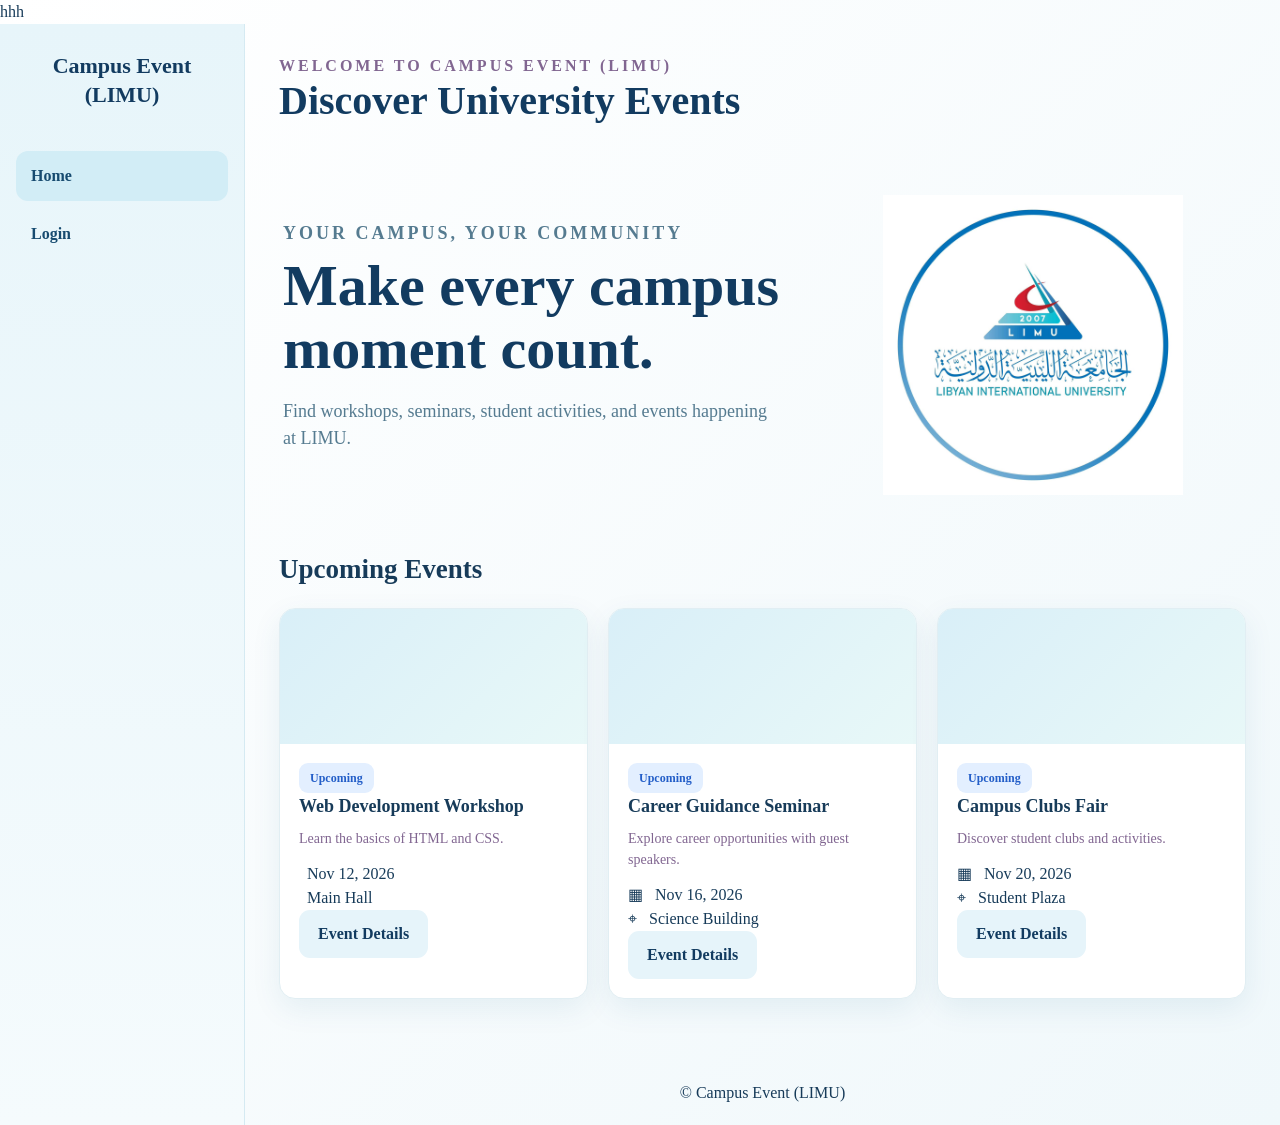
==== index.html @ 13655af8 "commit22" ====
<!DOCTYPE html>

<head>
    <title>Home | CampusEvent (LIMU)</title>

    <link rel="stylesheet" href="style.css">
</head>

hhh

<body>

    <div class="layout">
        <!-- Sidebar -->
        <aside class="sidebar">

            <div class="brand">
                
                Campus Event<br>
                (LIMU)

            </div>

            <nav class="nav">
                <a class="active" href="index.html">
            
                    Home
                </a>

                <a href="loginpage.html">
                
                    Login
                </a>
            </nav>

            

        </aside>


        <main class="main">

            <div class="content">
                <!-- Page Heading -->
                <div class="page-heading">
                    <div>
                        <p class="eyebrow">
                            WELCOME TO CAMPUS EVENT (LIMU)
                        </p>

                        <h1>
                            Discover University Events
                        </h1>

                    </div>
                </div>


                <section class="hero">

                    <div>

                        <p class="eyebrow">
                            YOUR CAMPUS, YOUR COMMUNITY
                        </p>

                        <h1>
                            Make every campus moment count.
                        </h1>

                        <p>
                            Find workshops, seminars, student activities,
                            and events happening at LIMU.
                        </p>
                    </div>

                    <div>
                        <img src="images/44.jpeg" class="hero-image">
                    </div>

                </section>


                <div class="section-title" id="upcoming-events">
                    <h2>Upcoming Events</h2>
                </div>


                <div class="event-grid">

                    <!-- Event 1 -->
                    <article class="card event-card">

                        <div class="event-art">
                        </div>

                        <div class="event-body">

                            <span class="badge participant">
                                Upcoming
                            </span>

                            <h3>
                                Web Development Workshop
                            </h3>

                            <p>
                                Learn the basics of HTML and CSS.
                            </p>

                            <div class="meta">
                             &nbsp; Nov 12, 2026
                            </div>

                            <div class="meta">
                             &nbsp; Main Hall
                            </div>

                            <a class="btn btn-light" href="#upcoming-events">
                                Event Details
                            </a>

                        </div>

                    </article>


                    <article class="card event-card">

                        <div class="event-art">
                        </div>

                        <div class="event-body">

                            <span class="badge participant">
                                Upcoming
                            </span>

                            <h3>
                                Career Guidance Seminar
                            </h3>

                            <p>
                                Explore career opportunities with guest speakers.
                            </p>

                            <div class="meta">
                                ▦ &nbsp; Nov 16, 2026
                            </div>

                            <div class="meta">
                                ⌖ &nbsp; Science Building
                            </div>

                            <a class="btn btn-light" href="#upcoming-events">
                                Event Details
                            </a>

                        </div>

                    </article>


                    <article class="card event-card">

                        <div class="event-art">
                            
                        </div>

                        <div class="event-body">

                            <span class="badge participant">
                                Upcoming
                            </span>

                            <h3>
                                Campus Clubs Fair
                            </h3>

                            <p>
                                Discover student clubs and activities.
                            </p>

                            <div class="meta">
                                ▦ &nbsp; Nov 20, 2026
                            </div>

                            <div class="meta">
                                ⌖ &nbsp; Student Plaza
                            </div>

                            <a class="btn btn-light" href="#upcoming-events">
                                Event Details
                            </a>

                        </div>

                    </article>

                </div>

                </section>
            </div>


            <footer class="footer">
                © Campus Event (LIMU) 
            </footer>

        </main>

    </div>

</body>

</html>
---- style.css ----
/* 1. University Color Palette */
:root {
    --purple: #0877b9;
    --purple-dark: #123b60;
    --purple-light: #e6f4fa;
    --lavender: #f3fafc;
    
    --text: #173b59;
    --muted: #816691;
    --border: #d8eaf1;
    --white: #ffffff;

    --green: #dff6e9;
    --green-text: #187348;

    --yellow: #fff1d1;
    --yellow-text: #9a6500;

    --red: #ffe4eb;
    --red-text: #c62e49;

    --blue: #e3efff;
    --blue-text: #235ec8;

    --shadow: 0 10px 30px rgba(12, 91, 130, 0.08);
}


/* 2. General Styles */
* {
    box-sizing: border-box;
}

body {
    min-height: 100vh;
    margin: 0;
    display: flex;
    flex-direction: column;

    font-family: inherit;
    color: var(--text);
    background: linear-gradient(135deg, #ffffff, #f0f8fb);
    line-height: 1.5;
}

a {
    color: inherit;
    text-decoration: none;
}

button,
input,
select,
textarea {
    font: inherit;
}


/* 3. Main Layout */
.layout {
    display: flex;
    flex: 1;
    min-height: 100vh;
}

.main {
    flex: 1;
    min-width: 0;
}

.content {
    width: 100%;
    max-width: 1500px;
    margin: 0 auto;
    padding: 30px 34px 42px;
}


/* 4. Sidebar and Navigation */
.sidebar {
    width: 245px;
    flex-shrink: 0;
    display: flex;
    flex-direction: column;

    padding: 28px 16px;
    background: linear-gradient(180deg, #e7f5fa, #f5fbfd);
    border-right: 1px solid #d5eaf2;
}

.brand {
    margin: 0 0 42px;
    color: var(--purple-dark);
    font-size: 22px;
    font-weight: 800;
    line-height: 1.3;
    text-align: center;
}

.brand-icon {
    display: block;
    margin-bottom: 8px;
    color: var(--purple);
    font-size: 35px;
}

.nav {
    display: grid;
    gap: 8px;
}

.nav a {
    display: flex;
    align-items: center;
    gap: 12px;

    padding: 13px 15px;
    border-radius: 12px;

    color: #174b70;
    font-weight: 600;
}

.nav a:hover,
.nav a.active {
    background: #d2edf6;
}


/* 5. Top Bar and Admin Profile */
.topbar {
    height: 78px;
    display: flex;
    align-items: center;
    justify-content: flex-end;
    gap: 18px;

    padding: 16px 34px;
    border-bottom: 1px solid #dcecf2;
    background: #ffffff8c;
}

.top-search {
    width: 100%;
    max-width: 390px;
    padding: 12px 16px;

    border: 1px solid var(--border);
    border-radius: 13px;
    background: var(--white);
    color: var(--muted);
}

.admin-pill {
    display: flex;
    align-items: center;
    gap: 10px;
    font-weight: 700;
}

.avatar {
    width: 40px;
    height: 40px;
    display: inline-grid;
    place-items: center;

    border-radius: 50%;
    background: #168bb9;
    color: var(--white);
    font-weight: 700;
}


/* 6. Page Headings */
.eyebrow {
    margin: 0 0 7px;
    color: #168bb9;
    font-size: 12px;
    font-weight: 800;
    letter-spacing: 3px;
    text-transform: uppercase;
}

.page-heading {
    display: flex;
    align-items: center;
    justify-content: space-between;
    gap: 18px;
    margin-bottom: 25px;
}

.page-heading h1 {
    margin: 0 0 8px;
    color: var(--purple-dark);
    font-size: 40px;
    line-height: 1.15;
}

.page-heading p {
    margin: 0;
    color: var(--muted);
    font-size: 16px;
}

.section-title {
    display: flex;
    align-items: center;
    justify-content: space-between;
    margin: 12px 0 18px;
}

.section-title h2 {
    margin: 0;
    font-size: 27px;
}


/* 7. Buttons */
.btn {
    display: inline-block;
    padding: 12px 19px;

    border: 0;
    border-radius: 11px;
    background: var(--purple);
    color: var(--white);

    font-weight: 700;
    text-align: center;
    cursor: pointer;
}

.btn:hover {
    background: #075f94;
}

.btn-light {
    background: var(--purple-light);
    color: var(--purple-dark);
}


/* 8. Cards */
.card {
    margin-bottom: 20px;
    padding: 20px;

    border: 1px solid #e1eef3;
    border-radius: 16px;
    background: var(--white);
    box-shadow: var(--shadow);
}


/* 9. Toolbar, Fields and Filters */
.toolbar {
    display: flex;
    align-items: center;
    flex-wrap: wrap;
    gap: 12px;
    margin-bottom: 18px;
}

.field {
    width: 100%;
    padding: 12px 14px;

    border: 1px solid #d2e5ed;
    border-radius: 10px;
    outline: none;

    background: var(--white);
    color: var(--text);
}

.field:focus {
    border-color: #168bb9;
}

.search-field {
    max-width: 370px;
}

.filter {
    min-width: 150px;
}


/* 10. Tables */
.table-wrap {
    overflow-x: auto;
}

table {
    width: 100%;
    min-width: 720px;
    border-collapse: collapse;
}

th,
td {
    padding: 15px 12px;
    border-bottom: 1px solid #e5eff3;
    text-align: left;
    vertical-align: middle;
}

th {
    background: var(--lavender);
    color: #174b70;
    font-size: 13px;
}

td {
    font-size: 14px;
}

tr:last-child td {
    border-bottom: 0;
}

.event-name {
    color: var(--purple-dark);
    font-weight: 700;
}


/* 11. Status Badges */
.badge {
    display: inline-block;
    padding: 6px 11px;

    border-radius: 9px;
    font-size: 12px;
    font-weight: 700;
    white-space: nowrap;
}

.published,
.active-status {
    background: var(--green);
    color: var(--green-text);
}

.draft,
.pending {
    background: var(--yellow);
    color: var(--yellow-text);
}

.inactive,
.cancelled {
    background: var(--red);
    color: var(--red-text);
}

.participant {
    background: var(--blue);
    color: var(--blue-text);
}

.admin-role {
    background: #e2f2f8;
    color: var(--purple);
}


/* 12. Event Cards */
.event-grid {
    display: grid;
    grid-template-columns: repeat(3, minmax(0, 1fr));
    gap: 20px;
}

.event-card {
    overflow: hidden;
    padding: 0;
}

.event-art {
    height: 135px;
    display: grid;
    place-items: center;

    background: linear-gradient(135deg, #d9eff8, #e8f8f8);
    font-size: 48px;
}

.event-body {
    padding: 19px;
}

.event-body h3 {
    margin: 0 0 8px;
    font-size: 18px;
}

.event-body p {
    margin: 0 0 13px;
    color: var(--muted);
    font-size: 14px;
}




/* 13. Home Page Hero */
.hero {
    display: grid;
    grid-template-columns: 1.1fr 0.9fr;
    align-items: center;
    gap: 30px;
    padding: 38px 4px 42px;
}

.hero h1 {
    margin: 8px 0 18px;
    color: var(--purple-dark);
    font-size: 58px;
    line-height: 1.07;
}

.hero p {
    max-width: 500px;
    color: #557b90;
    font-size: 18px;
}

.hero-art {
    min-height: 300px;
    display: grid;
    place-items: center;

    border-radius: 45% 18px 18px 45%;
    background: linear-gradient(145deg, #d8edf8, #e4f6f5);
    font-size: 110px;
}

.hero-image {
    display: block;
    width: 100%;
    max-width: 400px;
    height: 300px;
    margin: 0 auto;
    object-fit: contain;
}


/* 14. Login Page */
.login-wrap {
    max-width: 520px;
    margin: 30px auto;
}


/* 15. Home Page Announcements */
.home-announcements {
    margin-top: 34px;
}

.announcement-grid {
    display: grid;
    grid-template-columns: repeat(3, minmax(0, 1fr));
    gap: 18px;
}

.announcement-card h3 {
    margin: 14px 0 8px;
    font-size: 17px;
}

.announcement-card p {
    margin: 0 0 12px;
    color: var(--muted);
    font-size: 14px;
}


/* 16. Volunteer Actions */
.accept-btn {
    background: var(--green);
    color: var(--green-text);
}

.reject-btn {
    background: var(--red);
    color: var(--red-text);
}


/* 17. Footer */
footer {
    width: 100%;
    margin-top: auto;
    padding: 20px 10px;
    text-align: center;
}
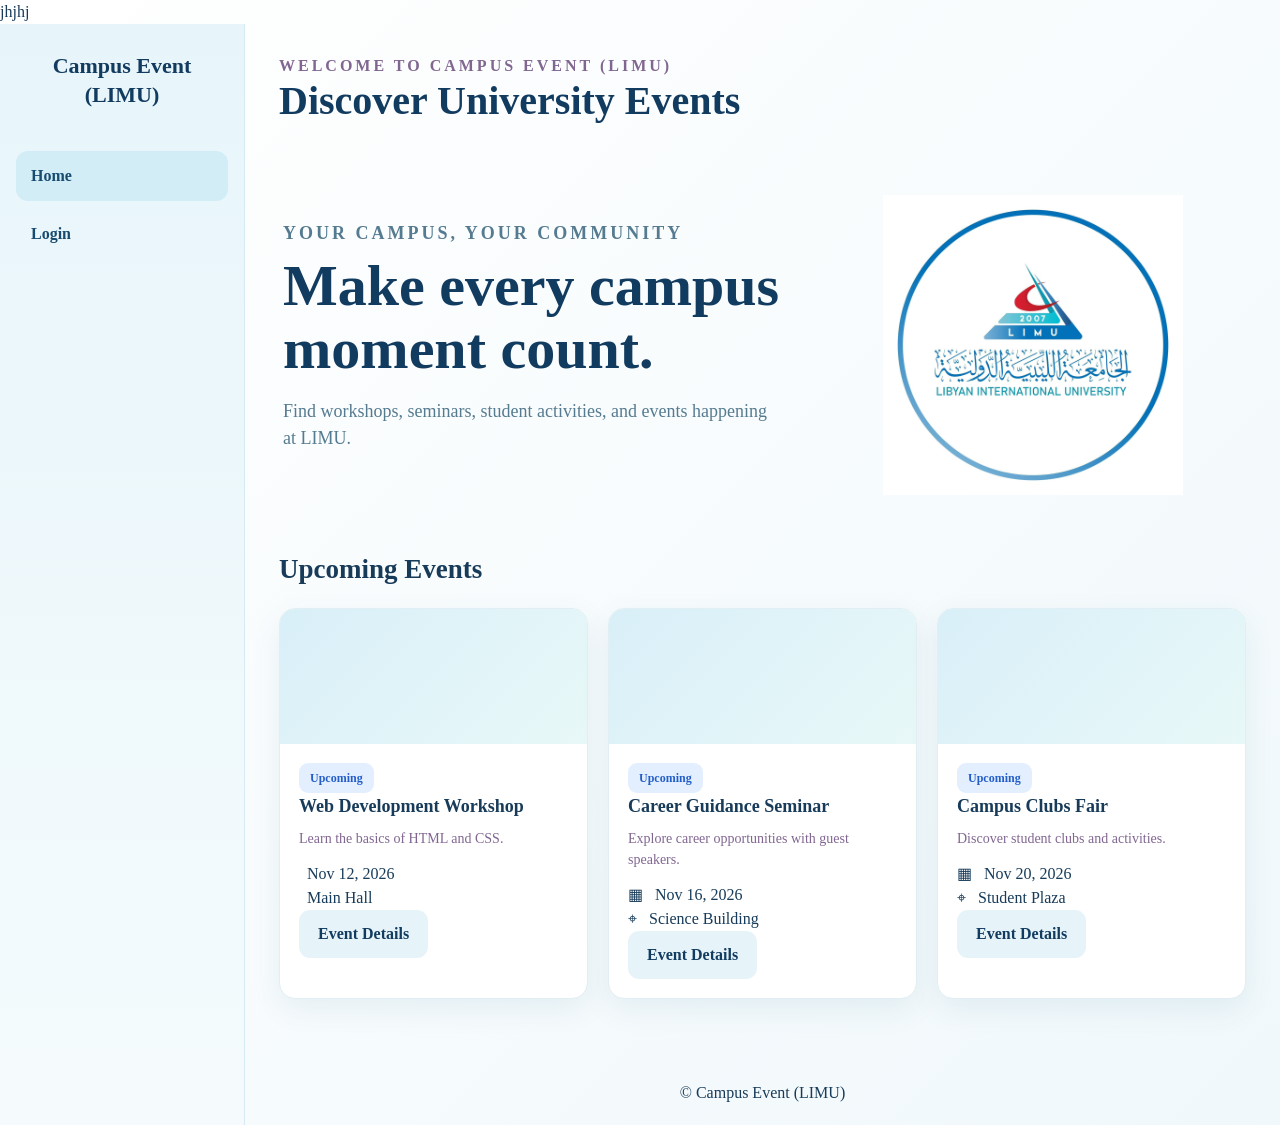
==== commit 0b1d1c9a: "mom" ====
--- a/index.html
+++ b/index.html
@@ -6,7 +6,7 @@
     <link rel="stylesheet" href="style.css">
 </head>
 
-hhh
+jhjhj
 
 <body>
 
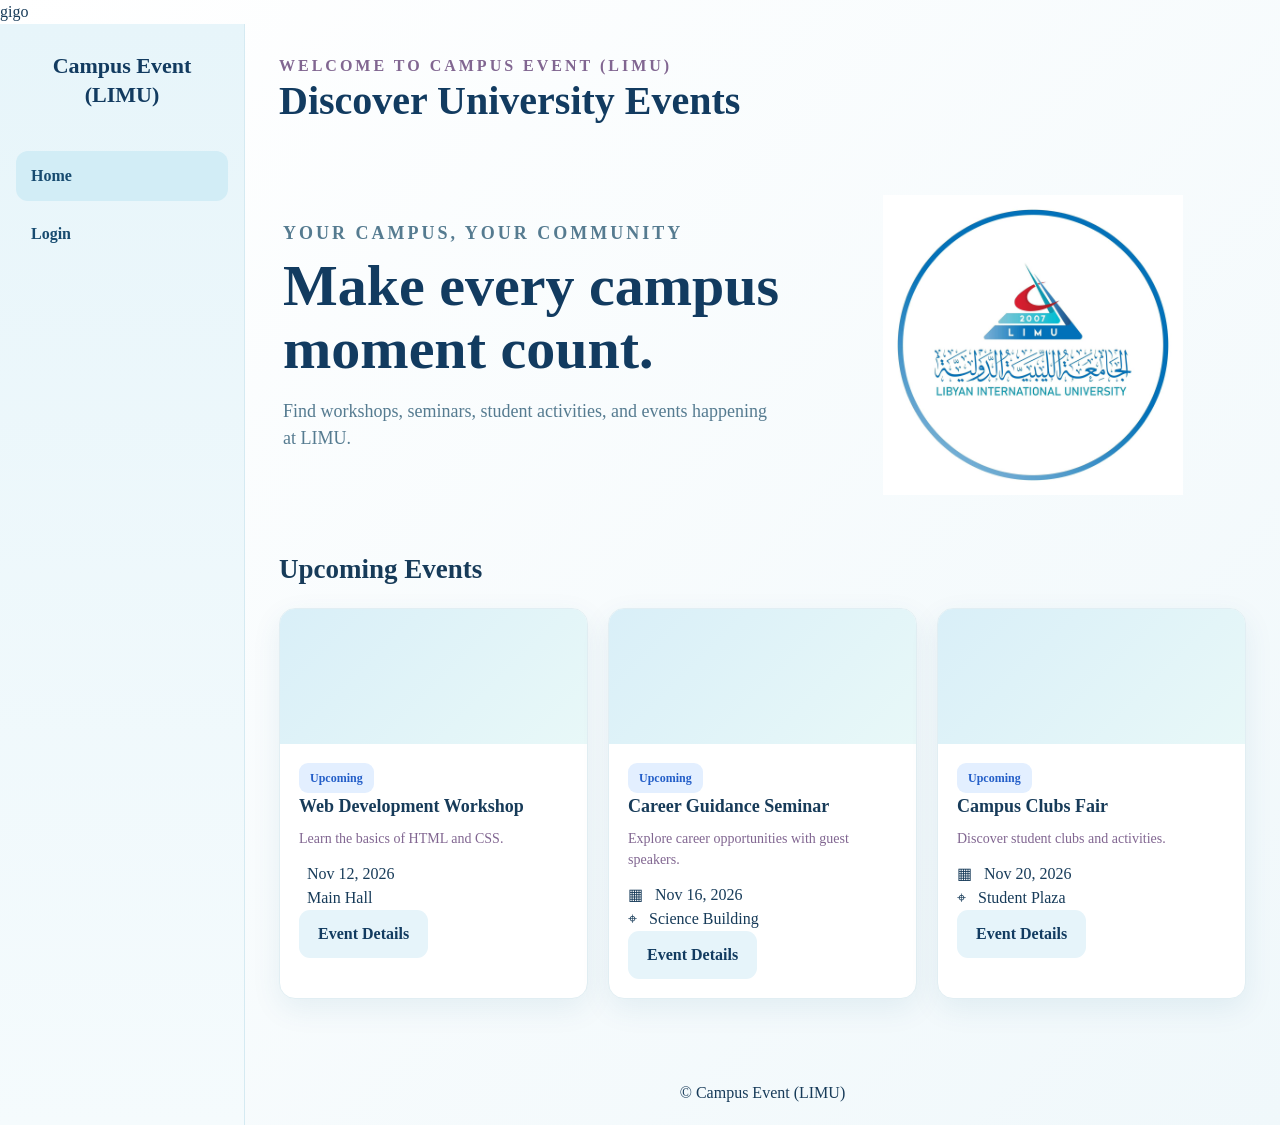
==== commit 3933cc48: "go" ====
--- a/index.html
+++ b/index.html
@@ -6,7 +6,7 @@
     <link rel="stylesheet" href="style.css">
 </head>
 
-jhjhj
+gigo
 
 <body>
 
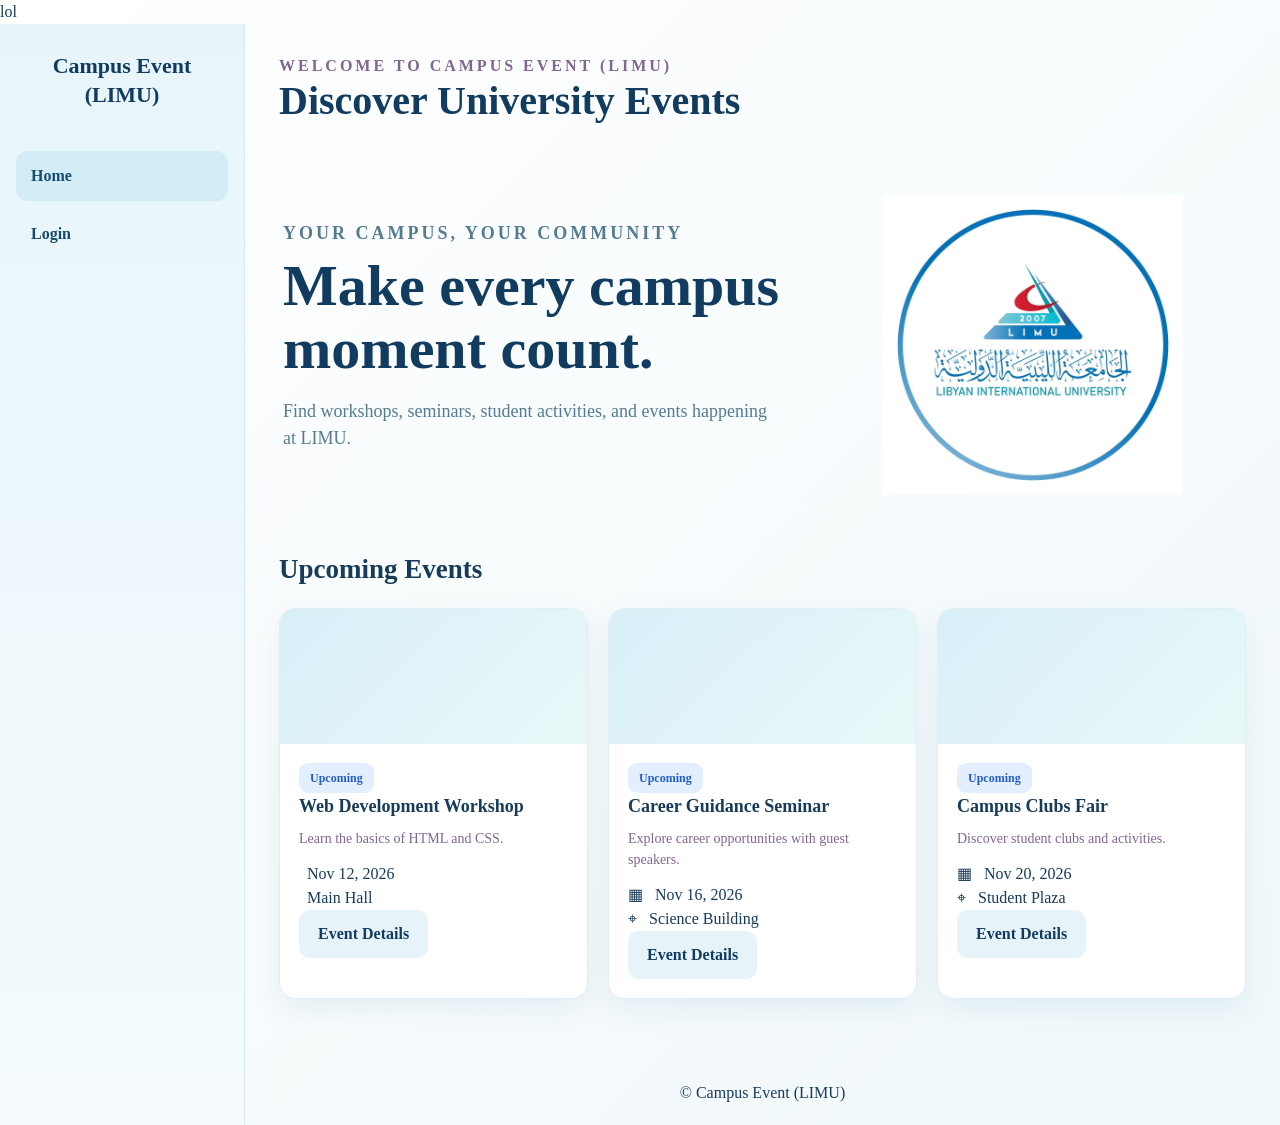
==== commit e72e6c7d: "way" ====
--- a/index.html
+++ b/index.html
@@ -6,7 +6,7 @@
     <link rel="stylesheet" href="style.css">
 </head>
 
-gigo
+lol
 
 <body>
 
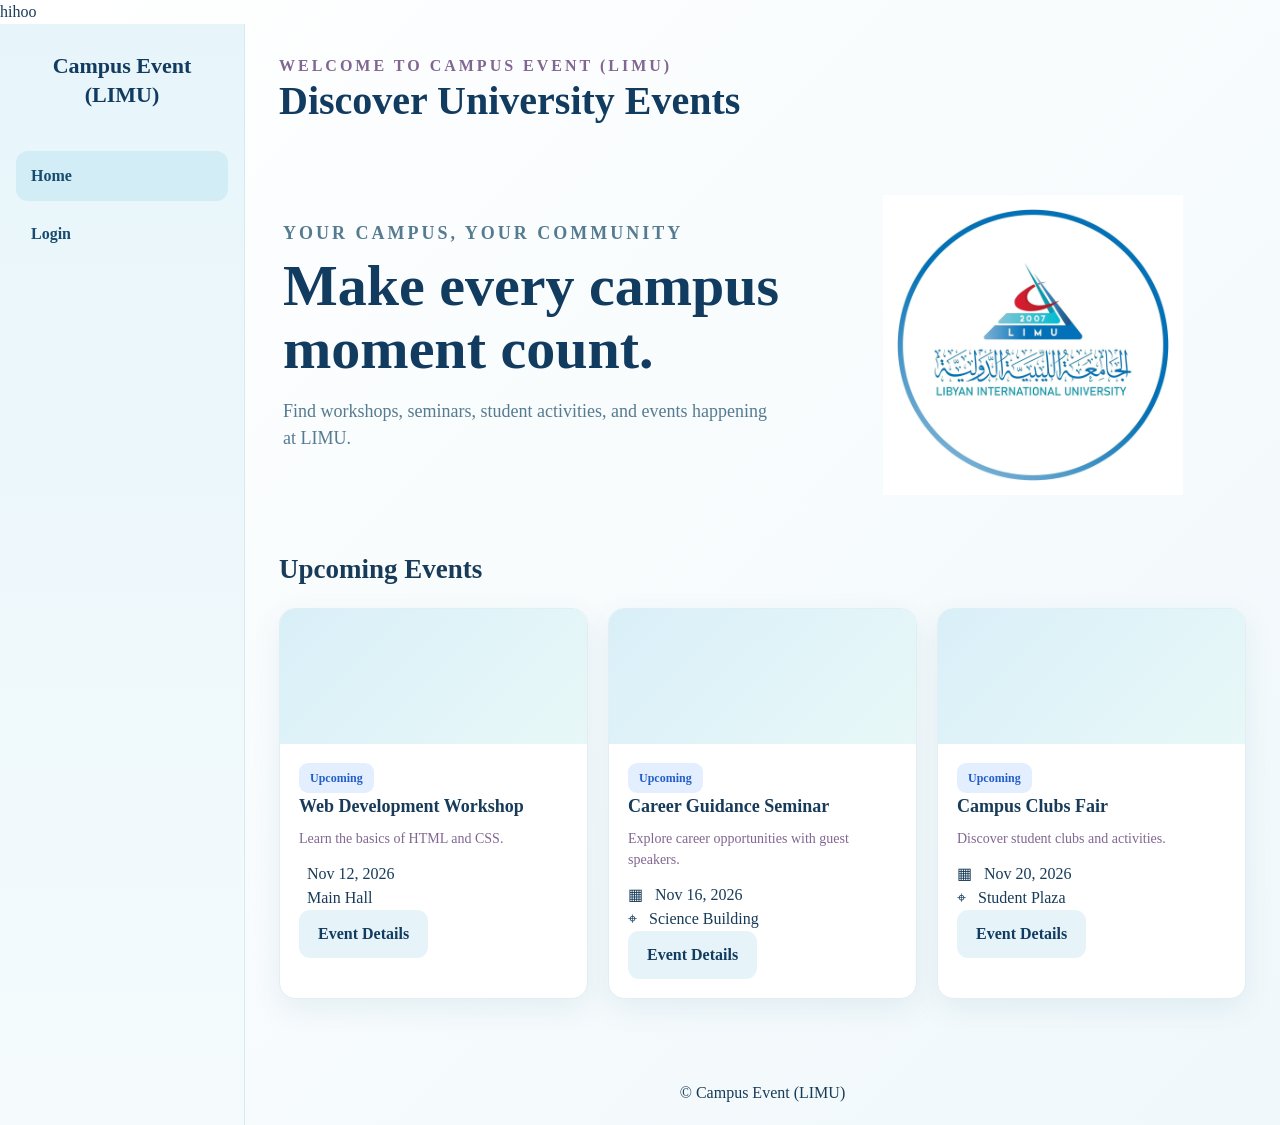
==== commit 6def6d98: "so" ====
--- a/index.html
+++ b/index.html
@@ -6,7 +6,7 @@
     <link rel="stylesheet" href="style.css">
 </head>
 
-lol
+hihoo
 
 <body>
 
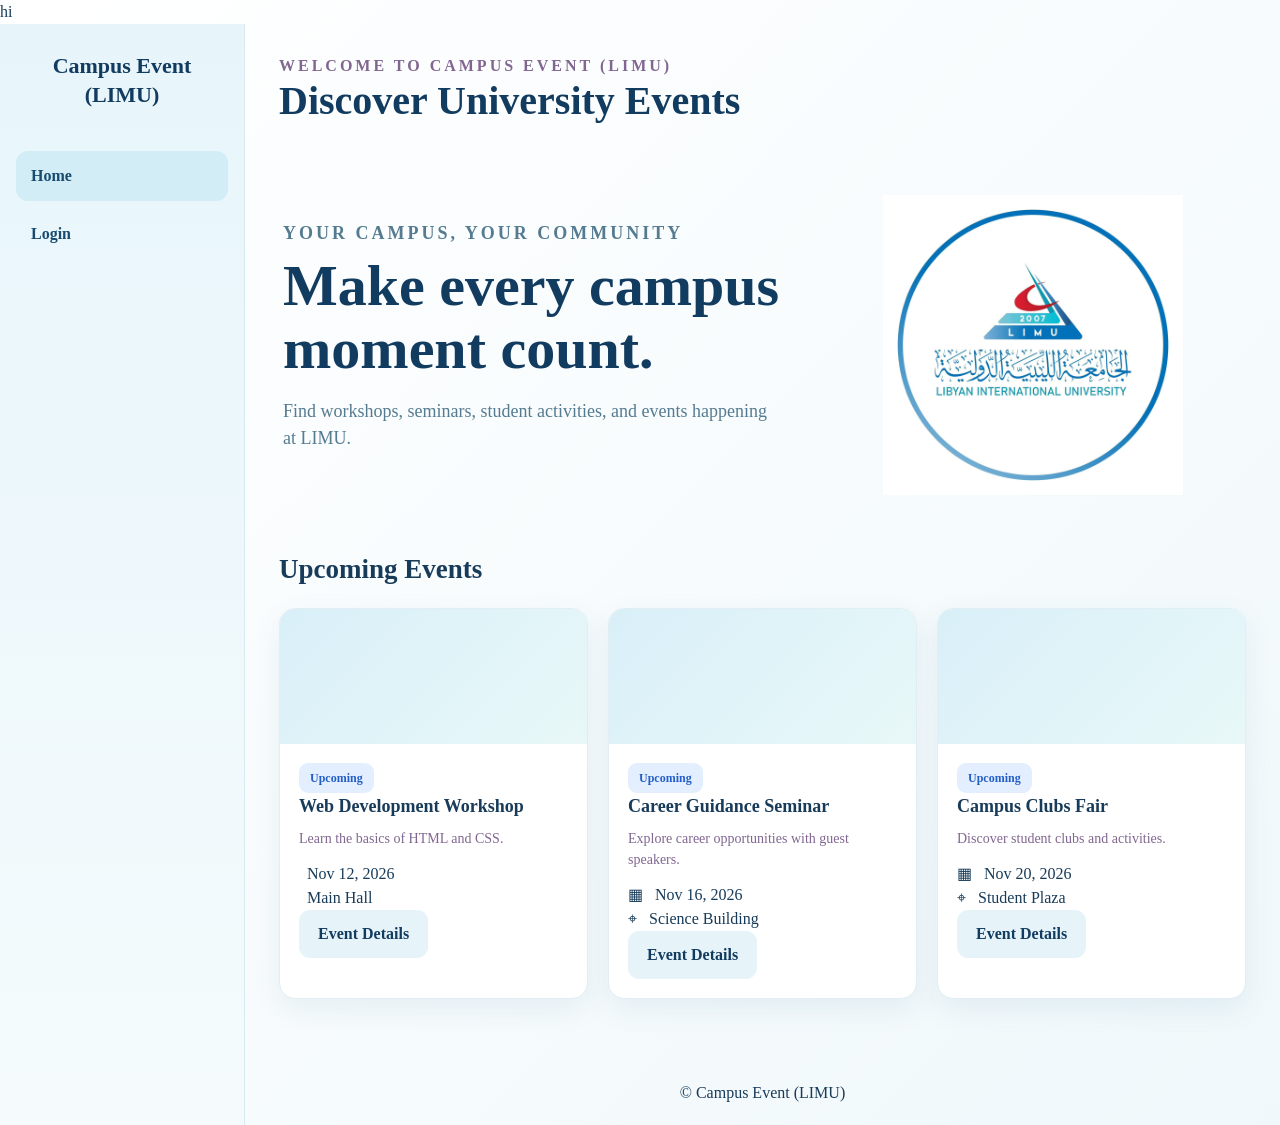
==== commit c4a2f6ab: "hp" ====
--- a/index.html
+++ b/index.html
@@ -5,8 +5,8 @@
 
     <link rel="stylesheet" href="style.css">
 </head>
-
-hihoo
+hi
+
 
 <body>
 
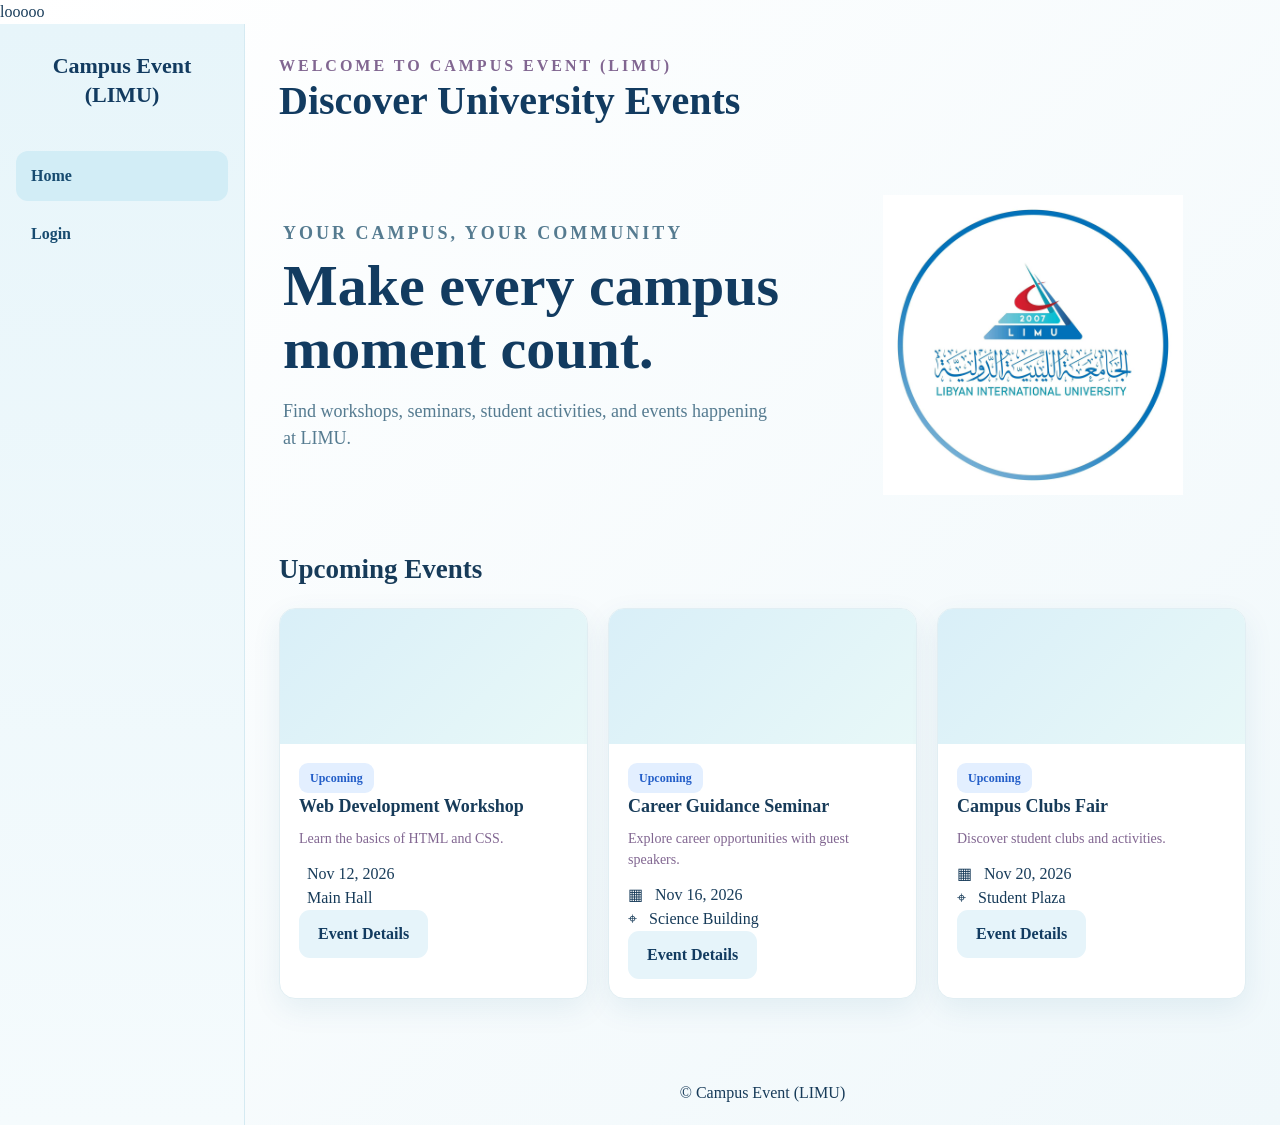
==== commit aaa5dd36: "sondos" ====
--- a/index.html
+++ b/index.html
@@ -5,9 +5,9 @@
 
     <link rel="stylesheet" href="style.css">
 </head>
-hi
-
-
+
+
+looooo
 <body>
 
     <div class="layout">
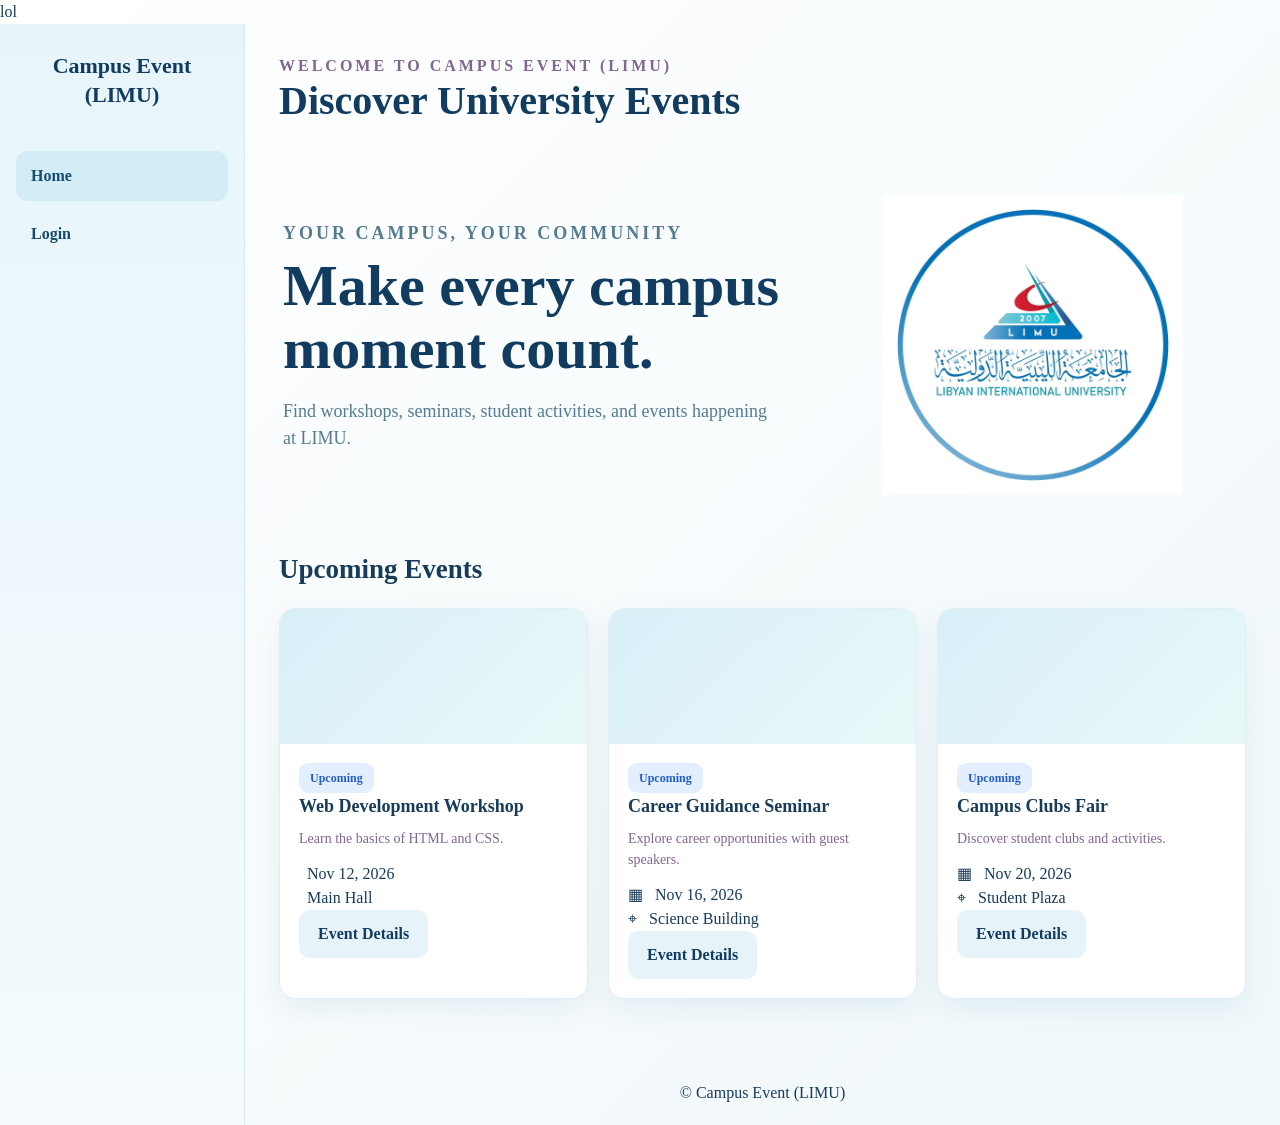
==== commit e837ff76: "good night" ====
--- a/index.html
+++ b/index.html
@@ -7,7 +7,7 @@
 </head>
 
 
-looooo
+lol
 <body>
 
     <div class="layout">
